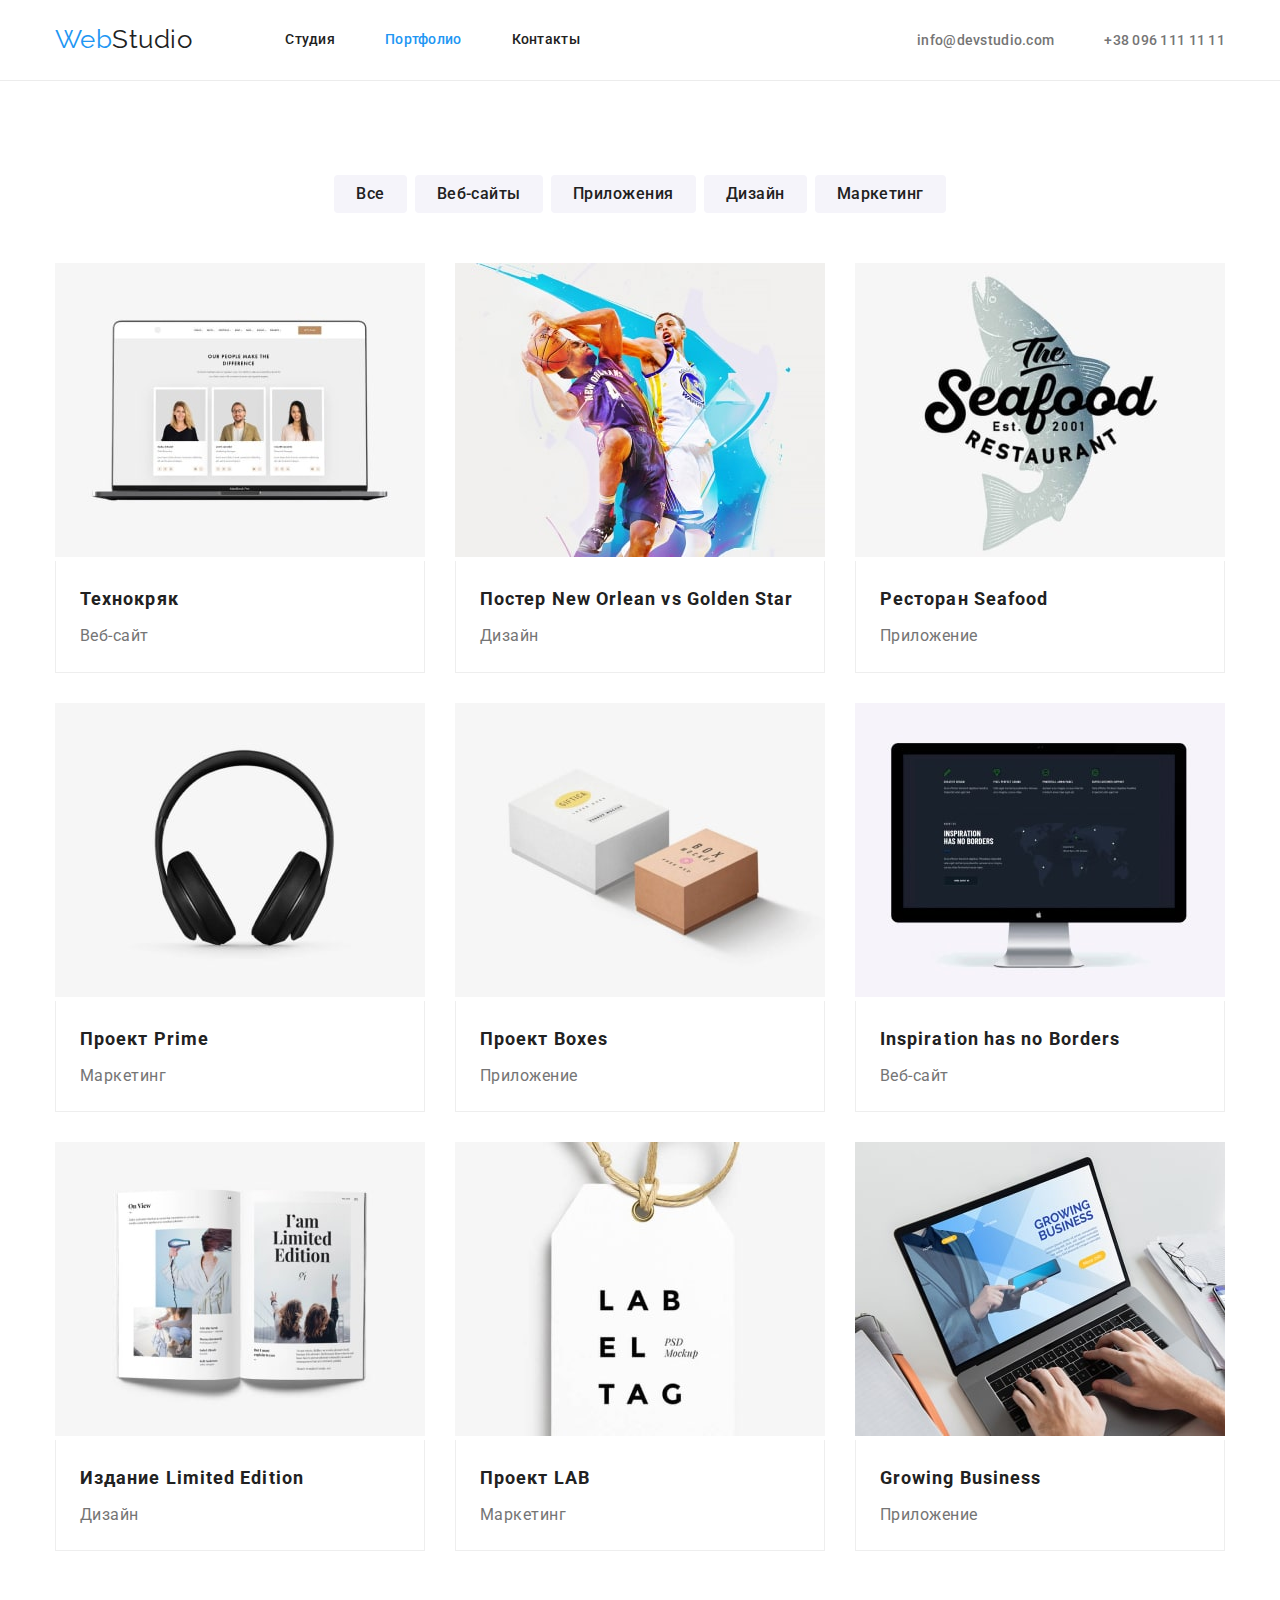
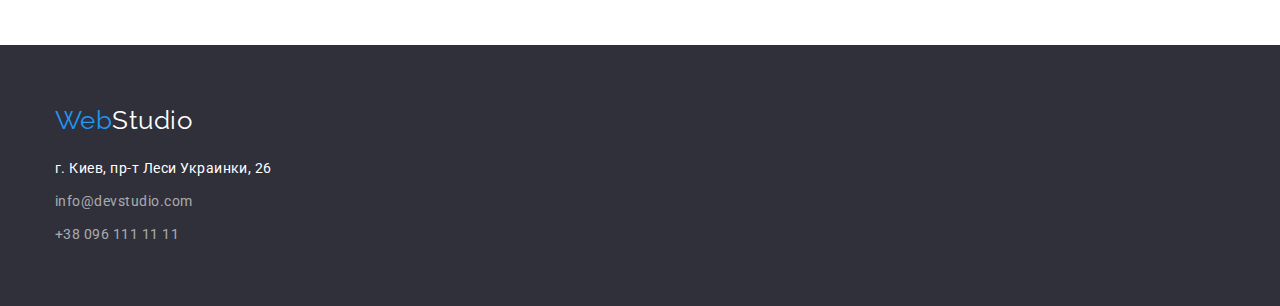
==== portfolio.html @ 9c92eb02 "first comit4" ====
<!DOCTYPE html>
<html lang="ru">
  <head>
    <meta charset="UTF-8" />
    <meta http-equiv="X-UA-Compatible" content="IE=edge" />
    <meta name="viewport" content="width=device-width, initial-scale=1.0" />
    <title>Портфолио</title>
    <link
      href="https://fonts.googleapis.com/css2?family=Raleway:wght@700&family=Roboto:wght@400;500;700;900&display=swap"
      rel="stylesheet"
    />
       <link
      rel="stylesheet"
      href="https://cdnjs.cloudflare.com/ajax/libs/modern-normalize/1.1.0/modern-normalize.min.css"/>
    <link rel="stylesheet" href="./CSS/style.css" />
  </head>
  <body>
    <!--Heder-->
    <header class="header">
      <div class="container heder-page">
        <a href="./index.html" class="logo"
          >Web<span class="logo-studio">Studio</span></a
        >
        <nav>
          <ul class="site-nav list">
            <li class="item"><a href="./index.html" class="link">Студия</a></li>
            <li class="item"><a href="./portfolio.html" class="link current">Портфолио</a></li>
            <li class="item"><a href="#" class="link">Контакты</a></li>
          </ul>
        </nav>
        <ul class="auth-nav list">
          <li class="item">
            <a href="mailto:info@devstudio.com" class="link"
              >info@devstudio.com</a
            >
          </li>
          <li class="item">
            <a href="tel:+380961111111" class="link">+38 096 111 11 11</a>
          </li>
        </ul>
      </div>
    </header>
    <main>
      <!--Portfolio-->
      <section class="section">
        <div class="container">
        <!--<h1>Portfolio WebStudio</h1>-->
       <ul class="button-list list">
          <li class="item"><button type="button" class="button secondary">Все</button></li>
          <li class="item">
            <button type="button" class="button secondary">Веб-сайты</button>
          </li>
          <li class="item">
            <button type="button" class="button secondary">Приложения</button>
          </li>
          <li class="item">
            <button type="button" class="button secondary">Дизайн</button>
          </li>
          <li class="item">
            <button type="button" class="button secondary">Маркетинг</button>
          </li>
        </ul>

        <ul class="cases list">
          <li class="item">
            <img
              src="./images/portfolio/portfolio1.jpg" class="foto"
              alt="ноутбук"
              width="370"
              height="294"
            />
            <div class="cases-border">
            <h2 class="title">Технокряк</h2>
            <p class="paragraph">Веб-сайт</p></div>
          </li>
          <li class="item">
            <img
              src="./images/portfolio/portfolio2.jpg" class="foto"
              alt="баскетболисты"
              width="370"
              height="294"
            />
            <div class="cases-border"><h2 class="title">Постер New Orlean vs Golden Star</h2>
            <p class="paragraph">Дизайн</p></div>
          </li>
          <li class="item">
            <img
              src="./images/portfolio/portfolio3.jpg" class="foto"
              alt="лого морская еда"
              width="370"
              height="294"
            />
            <div class="cases-border"><h2 class="title">Ресторан Seafood</h2>
            <p class="paragraph">Приложение</p></div>
          </li>
          <li class="item">
            <img
              src="./images/portfolio/portfolio4.jpg" class="foto"
              alt="наушники"
              width="370"
              height="294"
            />
            <div class="cases-border"><h2 class="title">Проект Prime</h2>
            <p class="paragraph">Маркетинг</p></div>
          </li>
          <li class="item">
            <img
              src="./images/portfolio/portfolio5.jpg" class="foto"
              alt="коробки"
              width="370"
              height="294"
            />
            <div class="cases-border"><h2 class="title">Проект Boxes</h2>
            <p class="paragraph">Приложение</p></div>
          </li>
          <li class="item">
            <img
              src="./images/portfolio/portfolio6.jpg" class="foto"
              alt="Монитор"
              width="370"
              height="294"
            />
            <div class="cases-border"><h2 class="title">Inspiration has no Borders</h2>
            <p class="paragraph">Веб-сайт</p></div>
          </li>
          <li class="item">
            <img
              src="./images/portfolio/portfolio7.jpg" class="foto"
              alt="книга"
              width="370"
              height="294"
            />
            <div class="cases-border"><h2 class="title">Издание Limited Edition</h2>
            <p class="paragraph">Дизайн</p></div>
          </li>
          <li class="item">
            <img
              src="./images/portfolio/portfolio8.jpg" class="foto"
              alt="бирка"
              width="370"
              height="294"
            />
            <div class="cases-border"><h2 class="title">Проект LAB</h2>
            <p class="paragraph">Маркетинг</p></div>
          </li>
          <li class="item">
            <img
              src="./images/portfolio/portfolio9.jpg" class="foto"
              alt=" работа на ноутбуке"
              width="370"
              height="294"
            />
            <div class="cases-border"><h2 class="title">Growing Business</h2>
            <p class="paragraph">Приложение</p></div>
          </li>
        </ul>
        </div>
      </section>
    </main>
    <!--Footer-->
       <footer class="footer">
      <div class="container">
        <a href="./index.html" class="logo">Web<span class="logo-studiof">Studio</span></a>
        <address class="address">
          <span class="footer-address">г. Киев, пр-т Леси Украинки, 26</span>
          
          <ul class="contakts-list list">
            <li class="item"><a href="mailto:info@devstudio.com" class="contakts"
            >info@devstudio.com</a></li>
            <li class="item"><a href="tel:+380961111111" class="contakts">+38 096 111 11 11</a></li>
            </ul>
        </address>
      </div>
    </footer>
  </body>
</html>
---- CSS/style.css ----
:root {
  --primary-text-color: #212121;
  --paragraph-text-color: #757575;
  --accent-color: #2196f3;
  --footer-hero-color: #2f303a;
  --primary-bg-color: #fff;
  --second-bg-color: #f5f4fa;
  --text-footer-color: rgba(255, 255, 255, 0.6);
  --border--hed--color: #ececec;
  --border--portfilio-color: #EEEEEE;
}

h1,
h2,
h3,
p,
ul {
  margin-top: 0;
  margin-bottom: 0;
 
}

body {
  background-color: var(--primary-bg-color);
  color: var(--primary-text-color);
  font-family: roboto, sans-serif;
  letter-spacing: 0.03em;
}

.list {
  padding: 0;
  margin: 0;
  list-style: none;
}

.container {
  margin-left: auto;
  margin-right: auto;
  padding-left: 15px;
  padding-right: 15px;
  width: 1200px;}

/*------header-------*/
.header {
  border-bottom: 1px var(--border--hed--color) solid;
}
.heder-page {
  display: flex;
  align-items: center;

}

/*-------logo-------*/
.logo {
color: var(--accent-color);
font-family: raleway, sans-serif;
font-size: 26px;
line-height: 1.2;
text-decoration: none;

}

.logo-studio {
  color: var(--primary-text-color);
}
.logo-studiof {
  color: var(--primary-bg-color);
}

.logo .logo-studiof {
display: inline-block;
margin-bottom: 20px;
}

/*------nav------*/

.site-nav {
  display: flex;
  margin-left: 93px;
}

.site-nav .item + .item {
  margin-left: 50px;
}

.site-nav .link {
  display: block;
  padding-top: 32px;
  padding-bottom: 32px;

  color: var(--primary-text-color);
  font-weight: 500;
  font-size: 14px;
  line-height: 1.14;
  letter-spacing: 0.02em;
  text-decoration: none;
}
.auth-nav {
  display: flex;
  margin-left: auto;
}

.auth-nav .item + .item {
  margin-left: 50px;
}

.auth-nav .link {
  color: var(--paragraph-text-color);
  font-weight: 500;
  font-size: 14px;
  line-height: 1.14;
  letter-spacing: 0.02em;
  text-decoration: none;
}

.site-nav .link.current,
.site-nav .link:hover,
.site-nav .link:focus,
.auth-nav .link:hover,
.auth-nav .link:focus {
  color: #2196f3;
}

/*------hero------*/
.hero {
  padding-top: 200px;
  padding-bottom: 200px;
  letter-spacing: 0.06em;
  text-align: center;
}
.container-hero {
min-height: 600px;
max-width: 1600px;
margin-left: auto;
margin-right: auto;
background-repeat: no-repeat;
background-position: center;
background-image: linear-gradient( to right, rgba(47, 48, 58, 0.4), rgba(47, 48, 58, 0.4)), url(../images/hero.jpg);
background-color: var(--footer-hero-color);
}
.hero-title {
  margin-bottom: 30px;
  color: var(--primary-bg-color);
  font-weight: 900;
  font-size: 44px;
  line-height: 1.36;
  letter-spacing: 0,06em;
  text-transform: uppercase;
}

/*------benefits------*/

.section {
  padding-top: 94px;
  padding-bottom: 94px;
}

.benefits-list {
  display: flex;
}

.benefits-list .item {
 width: 270px; 
}

.benefits-list .item + .item {
margin-left: 30px;
}

.benefits-list .item::before {
content: "";
display: block;
width: 270px;
height: 120px;
background-size: contain;
background-repeat: no-repeat;
background-position: center;
background-color: var(--second-bg-color);
margin-bottom: 30px;

}

.benefits-list .item:nth-child(1)::before {
background-image: url(../images/antenna\ 1.svg);
}

.benefits-list .item:nth-child(2)::before {
background-image: url(../images/diagram\ 2.svg);
}

.benefits-list .item:nth-child(3)::before {
background-image: url(../images/clock\ 3.svg);
}

.benefits-list .item:nth-child(4)::before {
background-image: url(../images/astronaut\ 4.svg);
}



/*------Activity-------*/

.section-activity {
padding-bottom: 94px;
}

.list-img {
display: flex;
}

.list-img .item + .item {
margin-left: 30px;

} 

.benefits-title {
  margin-bottom: 50px;
  font-size: 36px;
  line-height: 1.16;
  text-align: center;
}

.benefits-list .title {
  margin-bottom: 10px;
  font-weight: 700;
  font-size: 14px;
  line-height: 1.14;
  text-transform: uppercase;
}

.benefits-list .paragraph {

  color: var(--paragraph-text-color);
  font-size: 14px;
  line-height: 1.71;
}

/*------team------*/
.team {
  background-color: var(--second-bg-color);
}

.team-title {
  margin-bottom: 50px;
  font-size: 36px;
  line-height: 1.16;
  text-align: center;
}

.team-list {
  display: flex;
  text-align: center;
}

.team-list .item + .item {
  width: 270px;
  margin-left: 30px;
}

.team-member {
padding-top: 30px;
padding-bottom: 30px;
}

.team-list .title {
  margin-bottom: 10px;
  font-weight: 500;
  font-size: 16px;
  line-height: 1.19;
}

.team-list .paragraph {
  color: var(--paragraph-text-color);
  font-size: 16px;
  line-height: 1.19;
}

/*------footer------*/

.footer {
  background-color: var(--footer-hero-color);
  padding-top: 60px;
  padding-bottom: 60px;
}

.address {
display: flex;
flex-direction: column;
}

.footer-address {
  margin-bottom: 9px;
  color: var(--primary-bg-color);
  font-style: normal;
  font-size: 14px;
  line-height: 1.71;
}

.contakts-list .item:not(:last-child)
{margin-bottom: 9px;
}

.footer .contakts {
  color: var(--text-footer-color);
  font-style: normal;
  font-size: 14px;
  line-height: 1.71;
  text-decoration: none;
}

.footer-address:hover,
.footer-address:focus,
.contakts:hover,
.contakts:focus {
  color: #2196f3;
}

/*------button------*/

.button {
  font-family: inherit;
  cursor: pointer;
  border-radius: 4px;
  text-align: center;
  border: 1px transparent;
}

.button.primary {
   min-width: 200px;
  min-height: 50px;
padding: 10px 32px;
  color: var(--primary-bg-color);
  background-color: var(--accent-color);
  font-weight: 700;
  font-size: 16px;
  line-height: 1.88;
  letter-spacing: 0.06em;
  
 
}
.button.secondary {
  padding: 6px 22px;
  min-height: 38px;
  background: var(--second-bg-color);
  color: var(--primary-text-color);
  font-weight: 500;
  font-size: 16px;
  line-height: 1.63;
  letter-spacing: 0.03em;
}

.button-list .item + .item {
margin-left: 8px;
}

.button-list {
  margin-left: auto;
  margin-right: auto;
  margin-bottom: 50px;
}

.button-menu {
display: flex;
width: 1200 px;
}

.secondary:hover,
.secondary:focus {
  background-color: var(--accent-color);
  color: var(--primary-bg-color);
}

/*-------portfolio------*/

.button-list {
display: flex;
justify-content: center;
}

.cases {
display: flex;
flex-wrap: wrap;
}


.cases .item {
width: 370px;
margin-right: 30px;
margin-bottom: 30px;
}


.cases .item:nth-child(3n) {
margin-right: 0;
}

.cases .item:nth-last-child(-n +3) {
margin-bottom: 0;
}

.cases .foto {
margin-bottom: 0;
}


.cases .title {
  margin-bottom: 4px;
  font-weight: 700;
  font-size: 18px;
  line-height: 2;
  letter-spacing: 0.06em;
}

.cases .paragraph {
  color: var(--paragraph-text-color);
  font-size: 16px;
  line-height: 1.88;
}

.cases-border {
 padding: 20px 24px;
  border-right: 1px solid var(--border--portfilio-color);
  border-bottom: 1px solid var(--border--portfilio-color);
  border-left: 1px solid var(--border--portfilio-color);

}
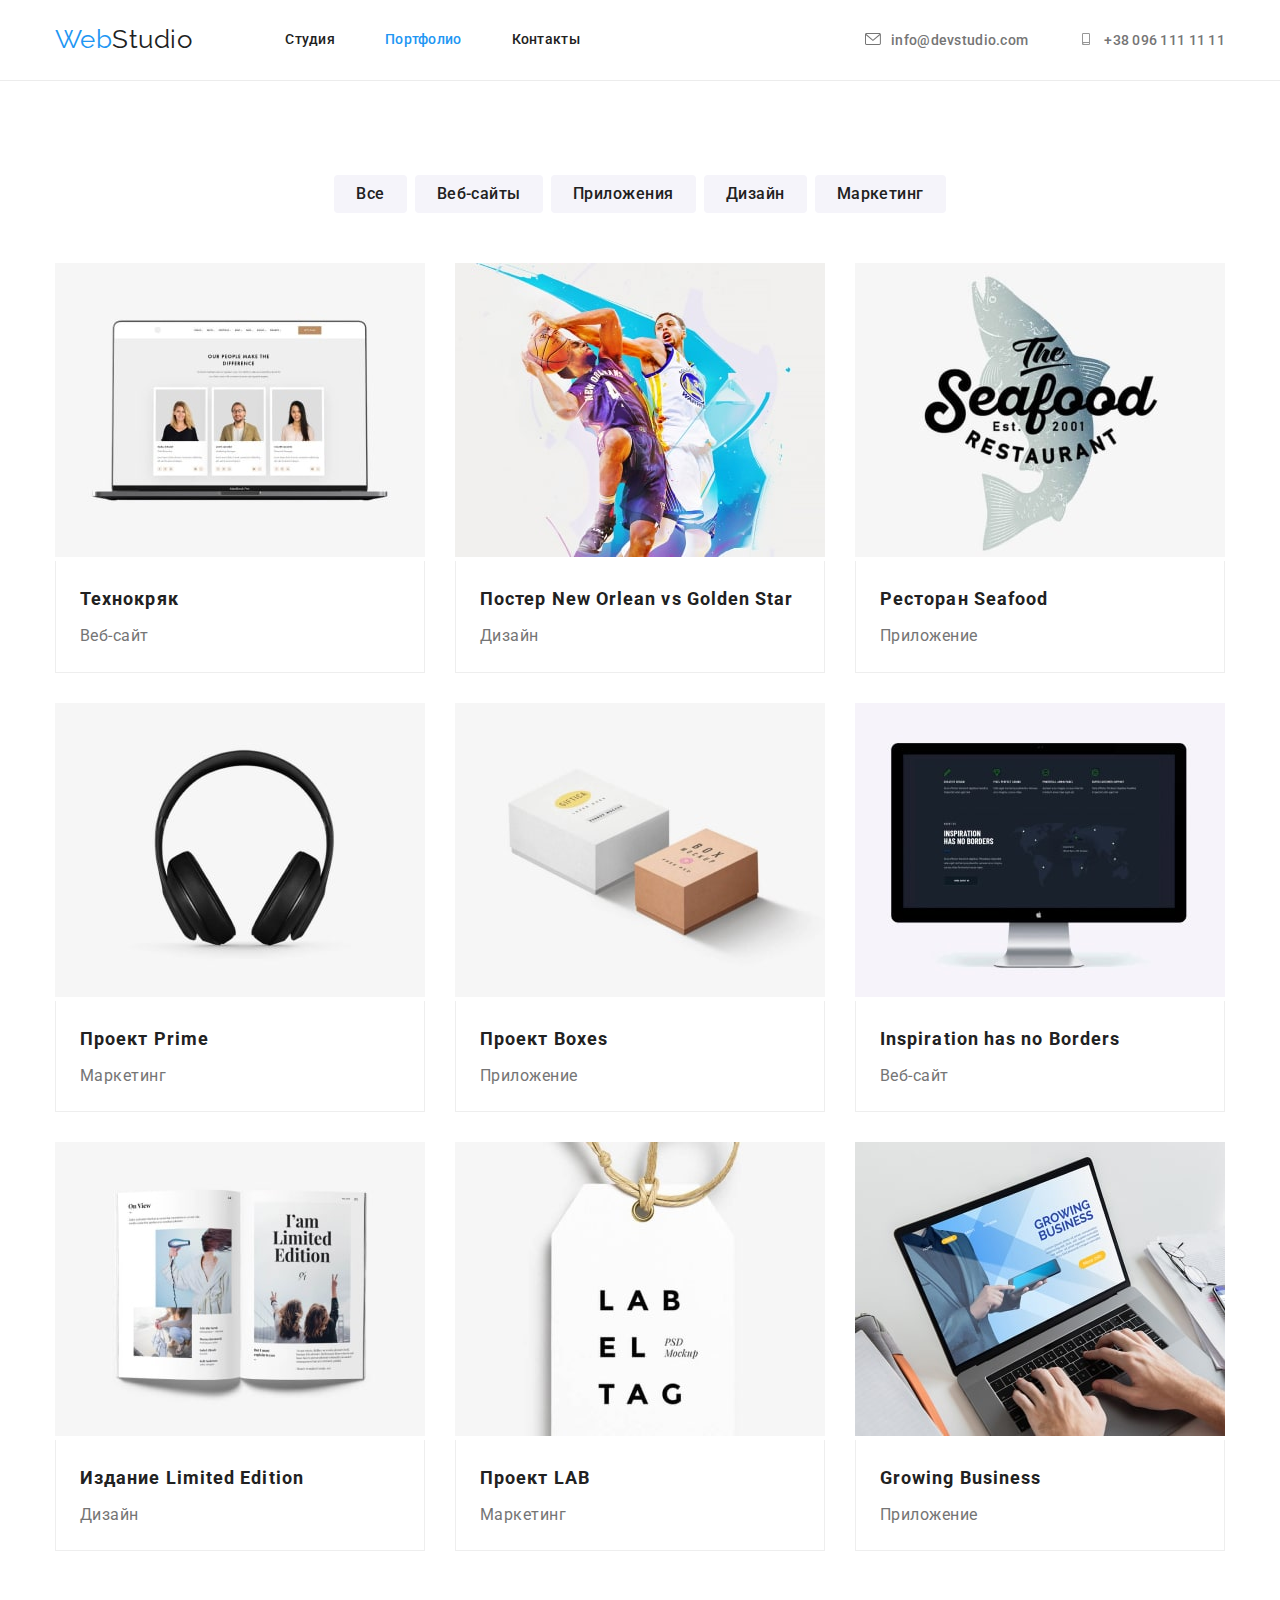
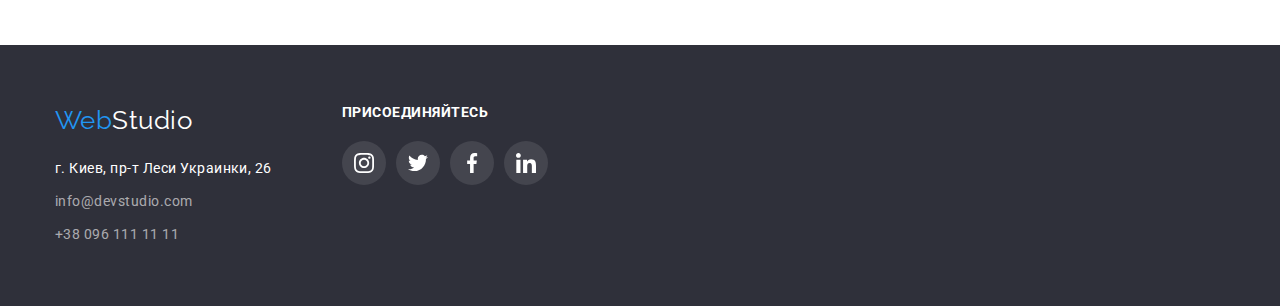
==== commit 42fb2469: "4 ДЗ" ====
--- a/portfolio.html
+++ b/portfolio.html
@@ -31,11 +31,11 @@
         <ul class="auth-nav list">
           <li class="item">
             <a href="mailto:info@devstudio.com" class="link"
-              >info@devstudio.com</a
+              ><svg class="auth-icon" width="16" height="12"><use href="images/symbol-defs.svg#icon-mail"></use></svg>info@devstudio.com</a
             >
           </li>
           <li class="item">
-            <a href="tel:+380961111111" class="link">+38 096 111 11 11</a>
+            <a href="tel:+380961111111" class="link"><svg class="auth-icon" width="16" height="12"><use href="images/symbol-defs.svg#icon-smartphone"></use></svg>+38 096 111 11 11</a>
           </li>
         </ul>
       </div>
@@ -159,16 +159,22 @@
     </main>
     <!--Footer-->
        <footer class="footer">
-      <div class="container">
-        <a href="./index.html" class="logo">Web<span class="logo-studiof">Studio</span></a>
+      <div class="container-footer">
+        <div> <a href="./index.html" class="logo">Web<span class="logo-studiof">Studio</span></a>
         <address class="address">
           <span class="footer-address">г. Киев, пр-т Леси Украинки, 26</span>
-          
-          <ul class="contakts-list list">
+            <ul class="contakts-list list">
             <li class="item"><a href="mailto:info@devstudio.com" class="contakts"
             >info@devstudio.com</a></li>
             <li class="item"><a href="tel:+380961111111" class="contakts">+38 096 111 11 11</a></li>
-            </ul>
+          </ul></div>
+          <div class="networkff"><h3 class="title">присоединяйтесь</h3>
+             <ul class="networkf-list list">
+                <li class="networkf"><a href="#" class="networkf-titel"><svg class="socialf-icon" width="20" height="20"><use href="./images/symbol-defs.svg#icon-instagram-2-1"></use></svg></a></li>
+                <li class="networkf"><a href="#" class="networkf-titel"><svg class="socialf-icon" width="20" height="20"><use href="./images/symbol-defs.svg#icon-twitter-1-1"></use></svg></a></li>
+                <li class="networkf"><a href="#" class="networkf-titel"><svg class="socialf-icon" width="20" height="20"><use href="./images/symbol-defs.svg#icon-facebook-1-1"></use></svg></a></li>
+                <li class="networkf"><a href="#" class="networkf-titel"><svg class="socialf-icon"  width="20" height="20"><use href="./images/symbol-defs.svg#icon-linkedin-1-1"></use></svg></a></li>
+              </ul></div>
         </address>
       </div>
     </footer>
--- a/CSS/style.css
+++ b/CSS/style.css
@@ -8,6 +8,7 @@
   --text-footer-color: rgba(255, 255, 255, 0.6);
   --border--hed--color: #ececec;
   --border--portfilio-color: #EEEEEE;
+  --icon-color--: #AFB1B8;
 }
 
 h1,
@@ -120,6 +121,14 @@
 .auth-nav .link:focus {
   color: #2196f3;
 }
+
+.auth-icon {
+margin-right: 10px;
+fill: currentColor;
+}
+
+
+
 
 /*------hero------*/
 .hero {
@@ -167,36 +176,22 @@
 margin-left: 30px;
 }
 
-.benefits-list .item::before {
-content: "";
-display: block;
+.benefits-box {
 width: 270px;
 height: 120px;
-background-size: contain;
-background-repeat: no-repeat;
-background-position: center;
+display: flex;
+align-self: center;
+justify-content: center;
 background-color: var(--second-bg-color);
 margin-bottom: 30px;
-
-}
-
-.benefits-list .item:nth-child(1)::before {
-background-image: url(../images/antenna\ 1.svg);
-}
-
-.benefits-list .item:nth-child(2)::before {
-background-image: url(../images/diagram\ 2.svg);
-}
-
-.benefits-list .item:nth-child(3)::before {
-background-image: url(../images/clock\ 3.svg);
-}
-
-.benefits-list .item:nth-child(4)::before {
-background-image: url(../images/astronaut\ 4.svg);
-}
-
-
+border-radius: 4px;
+}
+
+.benefits-icon {
+display: flex;
+align-self: center;
+justify-content: center;
+}
 
 /*------Activity-------*/
 
@@ -252,7 +247,17 @@
   text-align: center;
 }
 
-.team-list .item + .item {
+.team-list .item {
+width: 270px;
+height: 428px;
+background-color: var(--primary-bg-color);
+box-shadow: 0px 1px 3px rgba(0, 0, 0, 0.12), 0px 1px 1px rgba(0, 0, 0, 0.14), 0px 2px 1px rgba(0, 0, 0, 0.2);
+border-radius: 0px 0px 4px 4px;
+
+
+}
+
+.team-list .item:nth-child(n+2) {
   width: 270px;
   margin-left: 30px;
 }
@@ -273,6 +278,103 @@
   color: var(--paragraph-text-color);
   font-size: 16px;
   line-height: 1.19;
+  margin-bottom: 16px;
+}
+
+.list-network {
+display: flex;
+align-self: center;
+justify-content: center;
+}
+
+
+.network-titel {
+width: 100%;
+height: 100%;
+display: flex;
+align-self: center;
+justify-content: center;
+background-color: var(--primary-bg-color);
+color: var(--icon-color--);
+border-radius: 50%;
+}
+
+.network-titel:hover,
+.network-titel:focus {
+background-color: var(--accent-color);
+color: var(--primary-bg-color);
+}
+
+.social-icon {
+display: flex;
+align-self: center;
+justify-content: center;
+fill: currentColor;
+}
+
+.network {
+width: 44px;
+height: 44px;
+}
+
+
+
+
+/*--------partners--------*/
+.partners-title {
+margin-bottom: 50px;
+font-size: 36px;
+line-height: 1.17;
+text-align: center;
+}
+
+.partners-list {
+  margin: 0;
+  padding: 0;
+  display: flex;
+  align-items: center;
+  justify-content: center;
+}
+
+.partners-link {
+  display: flex;
+  align-self: center;
+  justify-content: center;
+  align-items: center;
+  color: var(--icon-color--);
+  width: 100%;
+  height: 100%;
+}
+
+.partners-link:hover,
+.partners-link:focus {
+  color: var(--accent-color);
+}
+
+.partners {
+  width: 170px;
+  height: 92px;
+  padding: 0;
+  margin: 0;
+  border: 1px solid var(--icon-color--);
+  border-radius: 4px;
+  align-self: center;
+  justify-content: center;
+}
+
+.partners-icon {
+  fill: currentColor;
+  align-items: center;
+  justify-content: center;
+}
+
+.partners:not(:first-child) {
+  margin-left: 30px;
+}
+
+.partners:hover,
+.partners:focus {
+  border: 1px solid var(--accent-color);
 }
 
 /*------footer------*/
@@ -282,6 +384,14 @@
   padding-top: 60px;
   padding-bottom: 60px;
 }
+
+.container-footer {
+display: flex;
+  margin-left: auto;
+  margin-right: auto;
+  padding-left: 15px;
+  padding-right: 15px;
+  width: 1200px;}
 
 .address {
 display: flex;
@@ -313,6 +423,52 @@
 .contakts:hover,
 .contakts:focus {
   color: #2196f3;
+}
+
+
+.networkff .title {
+margin-bottom: 20px;
+color: var(--primary-bg-color);
+font-size: 14px;
+line-height: 1.14;
+text-transform: uppercase;
+}
+
+.networkf-list {
+display: flex;
+align-self: center;
+justify-content: center;
+}
+
+.networkf-list .networkf:nth-child(n+2) {
+  margin-left: 10px;
+}
+
+.networkf-titel {
+display: flex;
+align-self: center;
+justify-content: center;
+width: 44px;
+height: 44px;
+border-radius: 50%;
+color: var(--primary-bg-color);
+background-color: rgba(255, 255, 255, 0.1);
+}
+
+.networkf-titel:hover,
+.networkf-titel:focus {
+background-color:var(--accent-color);
+cursor: auto;
+}
+
+.socialf-icon {
+display: flex;
+align-self: center;
+justify-content: center;
+fill: currentColor;
+}
+.networkff {
+margin-left: 70px;
 }
 
 /*------button------*/
@@ -368,6 +524,7 @@
 .secondary:focus {
   background-color: var(--accent-color);
   color: var(--primary-bg-color);
+  box-shadow: 0px 3px 1px rgba(0, 0, 0, 0.1), 0px 1px 2px rgba(0, 0, 0, 0.08), 0px 2px 2px rgba(0, 0, 0, 0.12);
 }
 
 /*-------portfolio------*/
@@ -381,7 +538,6 @@
 display: flex;
 flex-wrap: wrap;
 }
-
 
 .cases .item {
 width: 370px;
@@ -389,6 +545,10 @@
 margin-bottom: 30px;
 }
 
+.cases .item:hover,
+.cases .item:focus {
+box-shadow: 0px 1px 1px rgba(0, 0, 0, 0.12), 0px 4px 4px rgba(0, 0, 0, 0.06), 1px 4px 6px rgba(0, 0, 0, 0.16);
+}
 
 .cases .item:nth-child(3n) {
 margin-right: 0;
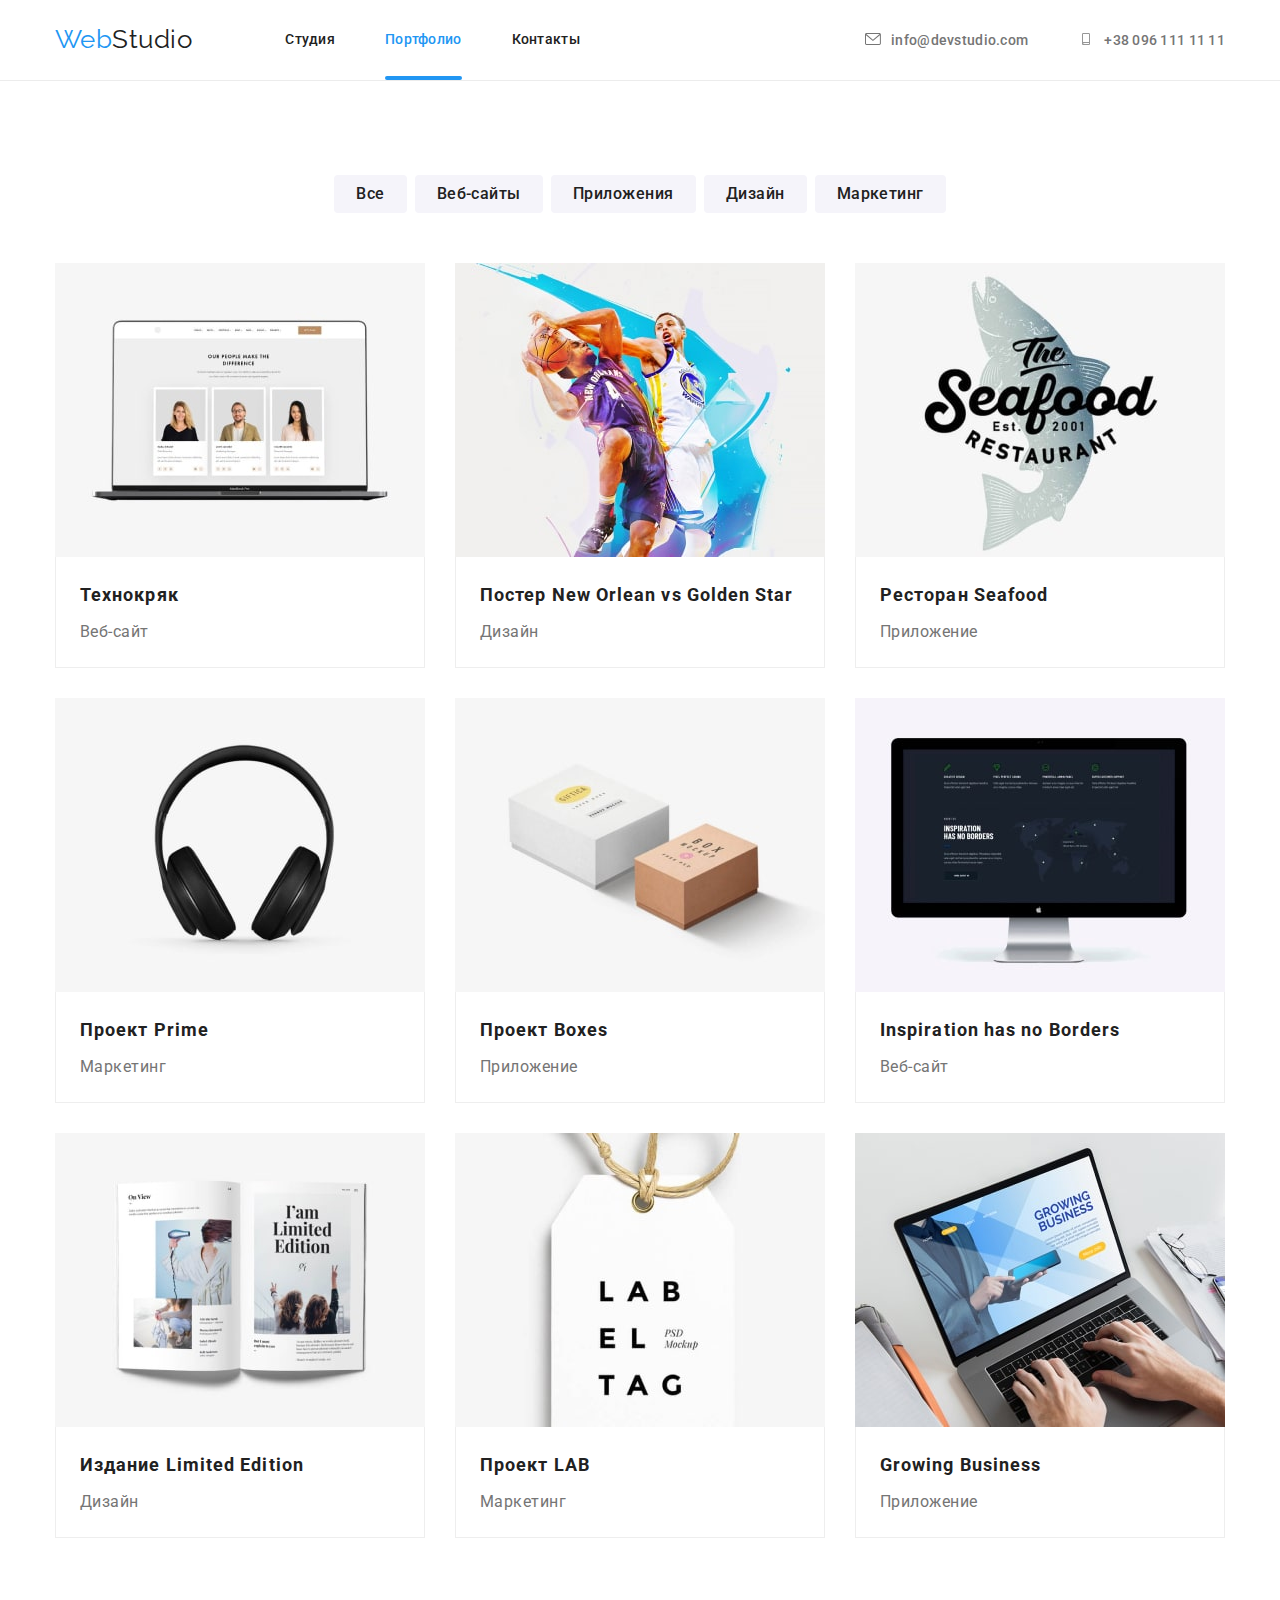
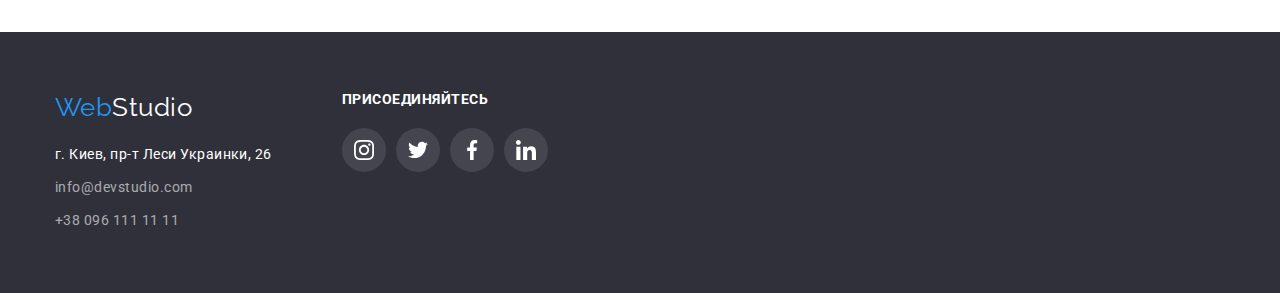
==== commit f03add32: "мод" ====
--- a/portfolio.html
+++ b/portfolio.html
@@ -63,93 +63,125 @@
 
         <ul class="cases list">
           <li class="item">
-            <img
+            <div class="item-box"><img
               src="./images/portfolio/portfolio1.jpg" class="foto"
               alt="ноутбук"
               width="370"
               height="294"
-            />
+            /><div class="item-overlay"><p class="item-paragraph">Ресурс предлагает комплексные предложения с разным уровнем функционала и сервисов. Все это позволит посетителю получить исчерпывающие сведения о компании или частном лице.</p></div></div>
             <div class="cases-border">
             <h2 class="title">Технокряк</h2>
             <p class="paragraph">Веб-сайт</p></div>
           </li>
           <li class="item">
-            <img
+            <div class="item-box"><img
               src="./images/portfolio/portfolio2.jpg" class="foto"
               alt="баскетболисты"
               width="370"
               height="294"
-            />
+            /><div class="item-overlay"><p class="item-paragraph">Ресурс 
+              предлагает комплексные предложения
+               с разным уровнем функционала и сервисов. 
+               Все это позволит посетителю получить исчерпывающие
+                сведения о компании или частном лице.</p></div></div>
             <div class="cases-border"><h2 class="title">Постер New Orlean vs Golden Star</h2>
             <p class="paragraph">Дизайн</p></div>
           </li>
           <li class="item">
-            <img
+             <div class="item-box"><img
               src="./images/portfolio/portfolio3.jpg" class="foto"
               alt="лого морская еда"
               width="370"
               height="294"
-            />
+            /><div class="item-overlay"><p class="item-paragraph">Ресурс 
+              предлагает комплексные предложения
+               с разным уровнем функционала и сервисов. 
+               Все это позволит посетителю получить исчерпывающие
+                сведения о компании или частном лице.</p></div></div>
             <div class="cases-border"><h2 class="title">Ресторан Seafood</h2>
             <p class="paragraph">Приложение</p></div>
           </li>
           <li class="item">
-            <img
+             <div class="item-box"><img
               src="./images/portfolio/portfolio4.jpg" class="foto"
               alt="наушники"
               width="370"
               height="294"
-            />
+            /><div class="item-overlay"><p class="item-paragraph">Ресурс 
+              предлагает комплексные предложения
+               с разным уровнем функционала и сервисов. 
+               Все это позволит посетителю получить исчерпывающие
+                сведения о компании или частном лице.</p></div></div>
             <div class="cases-border"><h2 class="title">Проект Prime</h2>
             <p class="paragraph">Маркетинг</p></div>
           </li>
           <li class="item">
-            <img
+            <div class="item-box"><img
               src="./images/portfolio/portfolio5.jpg" class="foto"
               alt="коробки"
               width="370"
               height="294"
-            />
+            /><div class="item-overlay"><p class="item-paragraph">Ресурс 
+              предлагает комплексные предложения
+               с разным уровнем функционала и сервисов. 
+               Все это позволит посетителю получить исчерпывающие
+                сведения о компании или частном лице.</p></div></div>
             <div class="cases-border"><h2 class="title">Проект Boxes</h2>
             <p class="paragraph">Приложение</p></div>
           </li>
           <li class="item">
-            <img
+           <div class="item-box"><img
               src="./images/portfolio/portfolio6.jpg" class="foto"
               alt="Монитор"
               width="370"
               height="294"
-            />
+            /><div class="item-overlay"><p class="item-paragraph">Ресурс 
+              предлагает комплексные предложения
+               с разным уровнем функционала и сервисов. 
+               Все это позволит посетителю получить исчерпывающие
+                сведения о компании или частном лице.</p></div></div> 
             <div class="cases-border"><h2 class="title">Inspiration has no Borders</h2>
             <p class="paragraph">Веб-сайт</p></div>
           </li>
           <li class="item">
-            <img
+            <div class="item-box"><img
               src="./images/portfolio/portfolio7.jpg" class="foto"
               alt="книга"
               width="370"
               height="294"
-            />
+            /><div class="item-overlay"><p class="item-paragraph">Ресурс 
+              предлагает комплексные предложения
+               с разным уровнем функционала и сервисов. 
+               Все это позволит посетителю получить исчерпывающие
+                сведения о компании или частном лице.</p></div></div>
             <div class="cases-border"><h2 class="title">Издание Limited Edition</h2>
             <p class="paragraph">Дизайн</p></div>
           </li>
           <li class="item">
-            <img
+            <div class="item-box"><img
               src="./images/portfolio/portfolio8.jpg" class="foto"
               alt="бирка"
               width="370"
               height="294"
-            />
+            /><div class="item-overlay"><p class="item-paragraph">Ресурс 
+              предлагает комплексные предложения
+               с разным уровнем функционала и сервисов. 
+               Все это позволит посетителю получить исчерпывающие
+                сведения о компании или частном лице.</p></div></div>
             <div class="cases-border"><h2 class="title">Проект LAB</h2>
             <p class="paragraph">Маркетинг</p></div>
           </li>
           <li class="item">
-            <img
+            <div class="item-box"><img
               src="./images/portfolio/portfolio9.jpg" class="foto"
               alt=" работа на ноутбуке"
               width="370"
               height="294"
-            />
+            /><div class="item-overlay"><p class="item-paragraph">Ресурс 
+              предлагает комплексные предложения
+               с разным уровнем функционала и сервисов. 
+               Все это позволит посетителю получить исчерпывающие
+                сведения о компании или частном лице.</p></div></div>
             <div class="cases-border"><h2 class="title">Growing Business</h2>
             <p class="paragraph">Приложение</p></div>
           </li>
--- a/CSS/style.css
+++ b/CSS/style.css
@@ -127,6 +127,21 @@
 fill: currentColor;
 }
 
+.link {
+position: relative;
+}
+
+.current::after {
+content: '';
+position: absolute;
+bottom: 0%;
+display: block;
+width: 100%;
+height: 4px;
+background-color: var(--accent-color);
+border-radius: 2px;
+}
+
 
 
 
@@ -230,6 +245,29 @@
   line-height: 1.71;
 }
 
+.item-img {
+position: relative;
+}
+
+.item-text {
+position: absolute;
+width: 370px;
+height: 70px;
+padding-top: 27px;
+padding-bottom: 27px;
+background-color: rgba(47, 48, 58, 0.8);
+transform: translate(0%, -105%);
+}
+
+.text-img {
+color: var(--primary-bg-color);
+font-weight: 700;
+font-size: 14px;
+line-height: 1.14;
+text-align: center;
+text-transform: uppercase;
+}
+
 /*------team------*/
 .team {
   background-color: var(--second-bg-color);
@@ -285,6 +323,10 @@
 display: flex;
 align-self: center;
 justify-content: center;
+}
+
+.list-network .network:nth-child(n+2) {
+margin-left: 10px;
 }
 
 
@@ -562,6 +604,35 @@
 margin-bottom: 0;
 }
 
+.item-box {
+position: relative;
+width: 370px;
+height: 294px;
+overflow: hidden;
+}
+
+.item-overlay {
+position: absolute;
+width: 370px;
+height: 294px;
+padding-top: 63px;
+padding-left: 24px;
+padding-right: 24px;
+background-color: rgba(33, 150, 243, 0.9);
+opacity: 0;
+pointer-events: none;
+transition: transform  250ms cubic-bezier(0.4, 0, 0.2, 1), opacity 250ms cubic-bezier(0.4, 0, 0.2, 1);}
+
+.item-box:hover .item-overlay {
+transform: translate( 0%, -100%);
+opacity: 1;
+transition: transform  250ms cubic-bezier(0.4, 0, 0.2, 1), opacity 250ms cubic-bezier(0.4, 0, 0.2, 1);}
+
+.item-paragraph {
+font-size: 18px;
+line-height: 1,56;
+color: var(--primary-bg-color);
+}
 
 .cases .title {
   margin-bottom: 4px;
@@ -578,9 +649,60 @@
 }
 
 .cases-border {
- padding: 20px 24px;
+  padding: 20px 24px;
   border-right: 1px solid var(--border--portfilio-color);
   border-bottom: 1px solid var(--border--portfilio-color);
   border-left: 1px solid var(--border--portfilio-color);
-
-}
+ 
+}
+
+
+
+
+
+
+/*-------bakdrop------*/
+
+.bakdrop {
+position: fixed;
+top: 0;
+left: 0; 
+width: 100%;
+height: 100%;
+background-color: rgba(47, 48, 58, 0.5);
+opacity: 1;
+transition: opacity 250ms cubic-bezier(0.4, 0, 0.2, 1);
+}
+
+.bakdrop.is-hidden {
+  opacity: 0;
+  transition: opacity 250ms cubic-bezier(0.4, 0, 0.2, 1);
+  pointer-events: none;
+}
+
+.bakdrop.is-hidden .modal {
+visibility: hidden;
+transform: translate(-50%, -50%) scale(0.7);
+opacity: 0;
+transition: transform  200ms cubic-bezier(0.4, 0, 0.2, 1), opacity 250ms cubic-bezier(0.4, 0, 0.2, 1);}
+
+.modal {
+position: absolute;
+top: 50%;
+left: 50%;
+min-width: 528px;
+min-height: 581px;
+background-color: var(--primary-bg-color);
+transform: translate(-50%, -50%) scale(1);
+opacity: 1;
+transition: transform  250ms cubic-bezier(0.4, 0, 0.2, 1), opacity 250ms cubic-bezier(0.4, 0, 0.2, 1);}
+
+.modal-close {
+position: absolute;
+top: 8px;
+right: 8px;
+width: 30px;
+height: 30px;
+border-radius: 50%;
+border: 1px solid rgba(0, 0, 0, 0.1);
+background-color: var(--primary-bg-color);}
